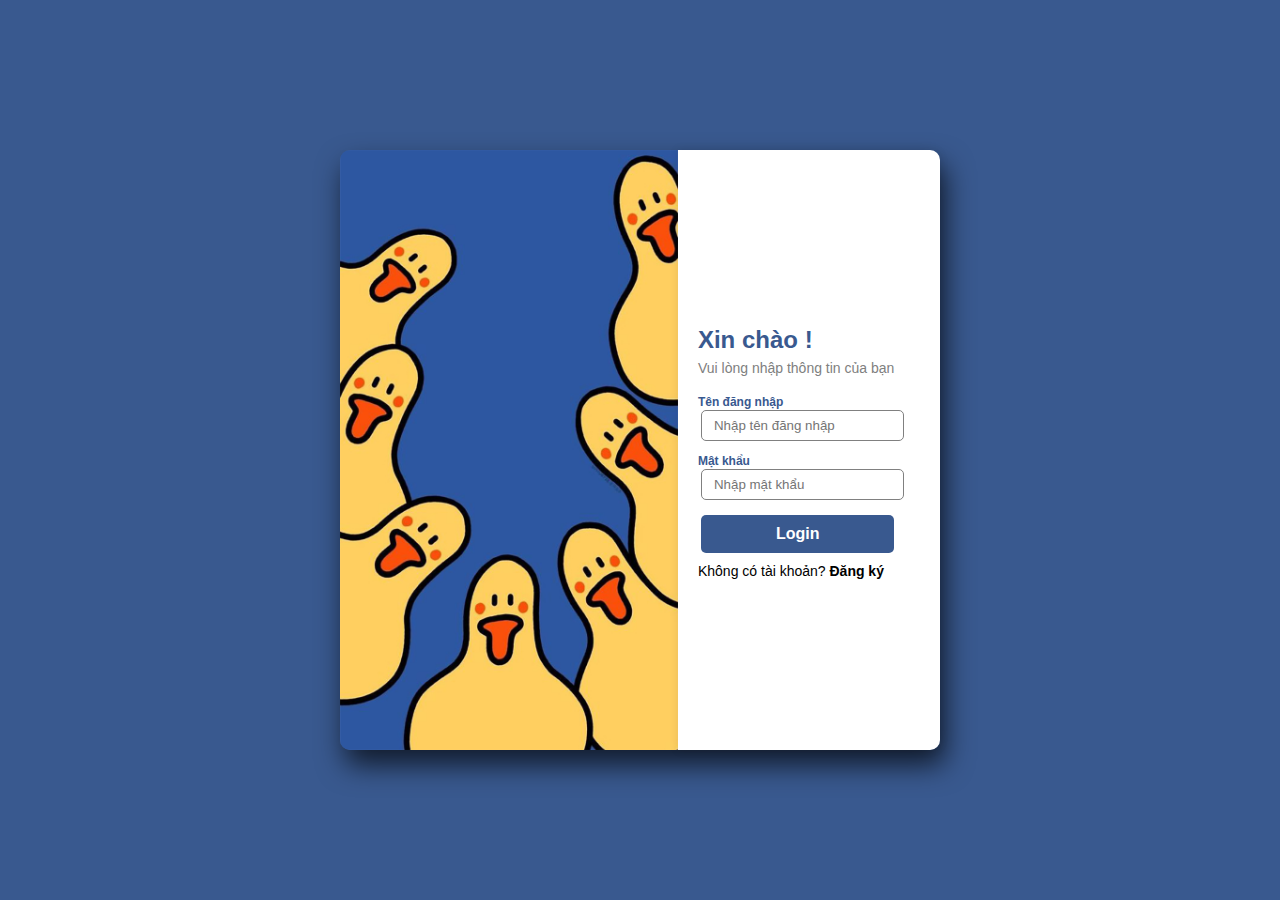
==== catalogManager/index.html @ 5f23d81b "bug fixed, add catalog(no data), add product (no data), update user add tools in user manager" ====
<!DOCTYPE html>
<html lang="en">

<head>
    <meta charset="UTF-8">
    <meta name="viewport" content="width=device-width, initial-scale=1.0">
    <title>Catalog manage</title>
    <link rel="stylesheet" href="../style.css">
    <link href="https://cdn.jsdelivr.net/npm/bootstrap@5.3.3/dist/css/bootstrap.min.css" rel="stylesheet"
        integrity="sha384-QWTKZyjpPEjISv5WaRU9OFeRpok6YctnYmDr5pNlyT2bRjXh0JMhjY6hW+ALEwIH" crossorigin="anonymous">
    <script>
        let userLogin = localStorage.getItem("userLogin")
        if (!userLogin) {
            window.location.href = "/newUser"
        }
    </script>
</head>

<body>
    catalog page

    <!-- ====================header bar =========================== -->
    <section class="header">
        <div class="logo">
            <span>Yellow</span>
            <span id="duck">Duck</span>
        </div>

        <h2>Hệ thống quản lý sinh viên</h2>
        <div class="acc-container">
            <div class="account-content">
                <span>&#129414</span>
                <b class="userNameLogin"></b>
            </div>
            <button onclick="localStorage.removeItem('userLogin'); 
                    window.location.href = '/';">Logout</button>
        </div>
    </section>
    <!-- ================================================================== -->
    <div class="page-container">
        <section class="user-navbar">
            <ul>
                <li>
                    <button onclick="window.location.href =`/userManager`">Home Page</button>
                </li>
                <li>
                    <button onclick="window.location.href=`/`">catalog</button>
                </li>
                <li><button onclick="window.location.href=`/product`">manage</button></li>
            </ul>
        </section>
</body>

</html>
---- style.css ----
* {
    padding: 0;
    margin: 0;
    box-sizing: border-box;
    font-family: "Roboto", sans-serif;

}

body {
    background-image: url("/Source/LoginBG.jpg");
    background-size: cover;
}

/*-----------------------Header-------------------*/
.header {
    background-color: white;
    display: flex;
    align-items: center;
    justify-content: space-evenly;
    padding: 10px 0px;
    box-shadow: 0px 15px 16px -2px rgba(0, 0, 0, 0.57);
    -webkit-box-shadow: 0px 15px 16px -2px rgba(0, 0, 0, 0.57);
    -moz-box-shadow: 0px 15px 16px -2px rgba(0, 0, 0, 0.57);
}


.header .logo {
    padding: 5px;
    border-radius: 10px;
    color: white;
    background-color: bisque;
    font-weight: bold;
    width: 70px;
    text-align: center;
    border: 3px solid rgb(57, 89, 143);
    border-style: dashed;
}

.header .logo #duck {
    font-size: 18px;
}


.header h2 {
    color: rgb(57, 89, 143);
}

.header .acc-container {
    background-color: rgb(57, 89, 143);
    border-radius: 10px;
    width: 100px;
    padding: 5px 20px;
    text-align: center;
}

.header .acc-container b {
    text-transform: uppercase;
    color: white;

}

.header button {
    border: none;
    border-radius: 5px;
    background-color: white;
    color: rgb(57, 89, 143);
    padding: 2px 7px;
}


/* ============================User manage=========================== */
.user-manage {
    margin: 30px 20px;
    padding: 10px;
    width: auto;
    height: 1000px;
    background-color: white;
}

.user-manage .user-manage-navbar {
    display: flex;
    justify-content: space-between;
    font-size: 20px;
}
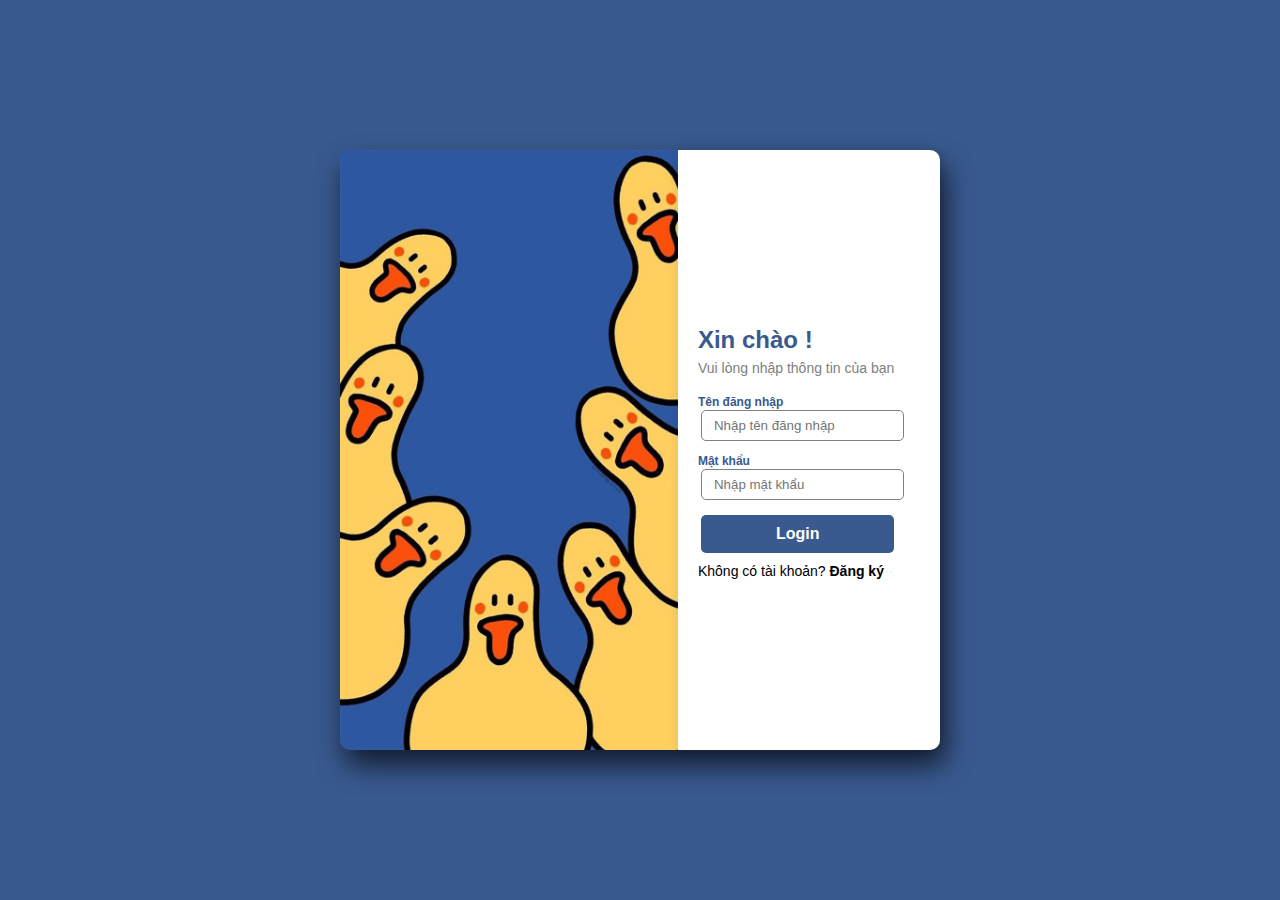
==== commit 3ef9db93: "update CSS" ====
--- a/catalogManager/index.html
+++ b/catalogManager/index.html
@@ -5,9 +5,10 @@
     <meta charset="UTF-8">
     <meta name="viewport" content="width=device-width, initial-scale=1.0">
     <title>Catalog manage</title>
-    <link rel="stylesheet" href="../style.css">
+
     <link href="https://cdn.jsdelivr.net/npm/bootstrap@5.3.3/dist/css/bootstrap.min.css" rel="stylesheet"
         integrity="sha384-QWTKZyjpPEjISv5WaRU9OFeRpok6YctnYmDr5pNlyT2bRjXh0JMhjY6hW+ALEwIH" crossorigin="anonymous">
+    <link rel="stylesheet" href="./styleCatalog.css">
     <script>
         let userLogin = localStorage.getItem("userLogin")
         if (!userLogin) {
@@ -17,38 +18,105 @@
 </head>
 
 <body>
-    catalog page
 
     <!-- ====================header bar =========================== -->
     <section class="header">
-        <div class="logo">
-            <span>Yellow</span>
-            <span id="duck">Duck</span>
-        </div>
+        <button id="menuBtn" class="btn btn-primary" type="button" data-bs-toggle="offcanvas"
+            data-bs-target="#offcanvasExample" aria-controls="offcanvasExample">
+            Menu&#129414
+        </button>
 
-        <h2>Hệ thống quản lý sinh viên</h2>
+        <h2>Hệ thống quản lý</h2>
         <div class="acc-container">
             <div class="account-content">
-                <span>&#129414</span>
                 <b class="userNameLogin"></b>
             </div>
             <button onclick="localStorage.removeItem('userLogin'); 
-                    window.location.href = '/';">Logout</button>
+                        window.location.href = '/';">Logout</button>
         </div>
     </section>
     <!-- ================================================================== -->
-    <div class="page-container">
-        <section class="user-navbar">
-            <ul>
-                <li>
-                    <button onclick="window.location.href =`/userManager`">Home Page</button>
-                </li>
-                <li>
-                    <button onclick="window.location.href=`/`">catalog</button>
-                </li>
-                <li><button onclick="window.location.href=`/product`">manage</button></li>
-            </ul>
+    <div class="pageContainer">
+        <!-- điều hướng -->
+        <section class="">
+            <!-- menu button -->
+            <div class="offcanvas offcanvas-start" tabindex="-1" id="offcanvasExample"
+                aria-labelledby="offcanvasExampleLabel">
+                <div class="offcanvas-header">
+                    <h5 class="offcanvas-title" id="offcanvasExampleLabel">Mục quản lý</h5>
+                    <button type="button" class="btn-close" data-bs-dismiss="offcanvas" aria-label="Close"></button>
+                </div>
+                <div class="offcanvas-body">
+                    <section class="user-navbar">
+                        <ul>
+                            <li>
+                                <button onclick="window.location.href =`/`">&#127968; Home</button>
+                            </li>
+                            <li>
+                                <button onclick="window.location.href =`/userManager`">&#129485;
+                                    User Manager</button>
+                            </li>
+                            <li>
+                                <button onclick="window.location.href=`/catalogManager`">&#128214;
+                                    Catalog</button>
+                            </li>
+                            <li><button onclick="window.location.href=`/product`">&#9881;
+                                    Product</button></li>
+                        </ul>
+                    </section>
+
+                </div>
+            </div>
         </section>
+
+        <!-- ================================================================== -->
+        <div class="pageContainerBox">
+            <div class="box">
+                <div class="page-container">
+                    <section class="contentBox">
+                        <!-- Tilte -->
+                        <div class="contentBoxHead">
+                            Quản lý danh mục
+                        </div>
+                        <div class="contentBoxBody">
+                            <div class="user-manage-navbar">
+                                <div class="search">
+                                    <input class="form-control" type="text" id="floatingTextarea"
+                                        placeholder=" Bạn cần tìm gì ?" onchange="search()">
+                                    <button id="searchBtn" class="search" onclick="search()">&#128269;</button>
+                                </div>
+                                <div class="input-group input-group-sm mb-3">
+                                    <input name="newUserName" class="form-control" type="text" id="addCatalog"
+                                        placeholder="Tên đăng nhập phải có ít nhất 2 ký tự" required>
+                                    <button onclick="addData()" class="btn btn-warning">Thêm</button>
+                                </div>
+
+                            </div>
+
+                            <div class="contentBoxData">
+                                <table class=" table">
+                                    <thead>
+                                        <th scope="col">Loại</th>
+                                        <th scope="col">Công cụ</th>
+                                    </thead>
+                                    <tbody>
+
+                                    </tbody>
+
+                                </table>
+                                <div class="listPage"></div>
+                            </div>
+                        </div>
+                    </section>
+                </div>
+            </div>
+        </div>
+
+
+        <script src="https://cdn.jsdelivr.net/npm/bootstrap@5.3.3/dist/js/bootstrap.bundle.min.js"
+            integrity="sha384-YvpcrYf0tY3lHB60NNkmXc5s9fDVZLESaAA55NDzOxhy9GkcIdslK1eN7N6jIeHz"
+            crossorigin="anonymous"></script>
+        <script src="./catalogScrip.js"></script>
 </body>
 
 </html>--- a/catalogManager/styleCatalog.css
+++ b/catalogManager/styleCatalog.css
@@ -0,0 +1,307 @@
+* {
+    padding: 0;
+    margin: 0;
+    box-sizing: border-box;
+    font-family: "Roboto", sans-serif;
+
+}
+
+
+
+/*-----------------------Header-------------------*/
+
+.page-containerBox {
+    display: flex;
+    justify-content: center;
+}
+
+.header {
+    height: 70px;
+    background-color: rgb(57, 89, 143);
+    display: flex;
+    align-items: right;
+    justify-content: space-evenly;
+    padding: 10px 0px;
+
+}
+
+.header .logo {
+    padding: 5px;
+    border-radius: 10px;
+    color: white;
+    background-color: bisque;
+    font-weight: bold;
+    width: 70px;
+    text-align: center;
+    border: 3px solid rgb(57, 89, 143);
+    border-style: dashed;
+}
+
+
+.header h2 {
+    color: white;
+}
+
+.header .acc-container {
+    /* background-color: rgb(57, 89, 143); */
+    border-radius: 10px;
+    width: 200px;
+    padding: 5px 20px;
+    text-align: center;
+    display: flex;
+    justify-content: center;
+    align-items: center;
+}
+
+.header .acc-container b {
+    text-transform: uppercase;
+    color: white;
+    padding-right: 5px;
+
+}
+
+.header .acc-container button {
+    font-size: 10px;
+    width: 40px;
+    padding: 0px;
+    background-color: antiquewhite;
+    font-weight: bold;
+}
+
+.header button {
+    border: none;
+    border-radius: 5px;
+    background-color: white;
+    color: rgb(57, 89, 143);
+    font-size: 15px;
+}
+
+.offcanvas-header {
+    background-color: rgb(57, 89, 143);
+}
+
+#offcanvasExample {
+    background-color: white;
+    width: 200px;
+}
+
+
+/* ============================User manage=========================== */
+.user-navbar li {
+    list-style-type: none;
+    padding: 20px 20px;
+    font-size: 16px;
+    border-bottom: 1px solid rgb(57, 89, 143);
+
+}
+
+.user-navbar li button:hover {
+    color: rgb(57, 89, 143);
+    font-weight: bold;
+    font-size: 20px;
+
+}
+
+
+.user-navbar li button {
+    border: none;
+    background-color: white;
+    width: auto;
+}
+
+.user-navbar ul {
+    list-style-type: none;
+    padding: 0px;
+    font-size: 16px;
+
+}
+
+.offcanvas-title {
+    color: white;
+    font-size: 20px;
+    font-weight: bold;
+}
+
+.offcanvas-body {
+    padding: 0px;
+}
+
+
+.pageContainer {
+    padding-top: 20px;
+
+}
+
+.box {
+    display: flex;
+    align-items: center;
+    justify-content: center;
+
+}
+
+.contentBox {
+    width: 1050px;
+    height: auto;
+    margin: 0px 0px;
+    border: none;
+    border-radius: 10px;
+    box-shadow: -2px 12px 19px -8px rgba(0, 0, 0, 0.55);
+    -webkit-box-shadow: -2px 12px 19px -8px rgba(0, 0, 0, 0.55);
+    -moz-box-shadow: -2px 12px 19px -8px rgba(0, 0, 0, 0.55);
+
+}
+
+.contentBoxHead {
+    background-color: rgb(57, 89, 143);
+    border-top-left-radius: 10px;
+    border-top-right-radius: 10px;
+    text-align: center;
+    font-size: 18px;
+    color: white;
+    padding: 2px;
+}
+
+.contentBoxBody {
+    align-items: center;
+    padding: 10px;
+
+}
+
+/* ---ds ---- */
+.table tbody input {
+    border-radius: 10px;
+    width: 500px;
+    padding: 5px;
+}
+
+.table tbody input:hover {
+    background-color: rgb(57, 89, 143);
+    color: white;
+
+}
+
+.user-manage-navbar {
+    justify-content: space-between;
+
+
+}
+
+.user-manage-navbar input {
+    justify-content: space-between;
+
+
+}
+
+/*------------search----------*/
+.search {
+    display: flex;
+    padding-bottom: 10px;
+}
+
+#searchBtn {
+    align-items: center;
+    justify-content: center;
+    font-size: 30px;
+    border: none;
+    border-radius: 8px;
+    margin-left: 5px;
+    width: 50px;
+    height: 50px;
+    background-color: white;
+
+}
+
+/*------addUser-----*/
+
+
+.btnAddUsers {
+    align-items: center;
+    justify-content: center;
+    font-size: 30px;
+    border: none;
+    border-radius: 8px;
+    margin-left: 5px;
+    width: 50px;
+    height: 50px;
+    background-color: white;
+}
+
+
+/*------add user form -------------*/
+.user-manage-tools form {
+    border-radius: 10px;
+    padding: 20px;
+    background-color: rgb(57, 89, 143);
+}
+
+.user-manage-tools span {
+    background-color: antiquewhite;
+}
+
+.input-group-text {
+    width: 140px;
+
+}
+
+/*------render data-------*/
+.contentBoxData h5 {
+    text-align: center;
+    font-size: 18px;
+    font-weight: bold;
+    padding-top: 20px;
+}
+
+/*-------table-----*/
+.table .thead th {
+    justify-content: center;
+    text-align: center;
+    align-items: center;
+    width: 500px;
+    height: 50px;
+}
+
+.tbTitle {
+    color: white;
+}
+
+.table select {
+    border: none;
+}
+
+/*page*/
+.listPage {
+    text-align: center;
+
+}
+
+
+
+.contentBoxData .table {
+    border-bottom-left-radius: 10px;
+    border-bottom-right-radius: 10px;
+}
+
+
+/* ------------------------Menu btn----------- */
+#menuBtn {
+    width: 60px;
+}
+
+#menuBtn:hover {
+    background-color: rgb(57, 89, 143);
+    color: white;
+    border: 1px solid white;
+
+}
+
+/* ---------------form hiding ----------- */
+.user-manage-tools form {
+    display: none;
+
+}
+
+.user-manage-tools form.active {
+    display: block;
+}
+
+#deleteBtn {}